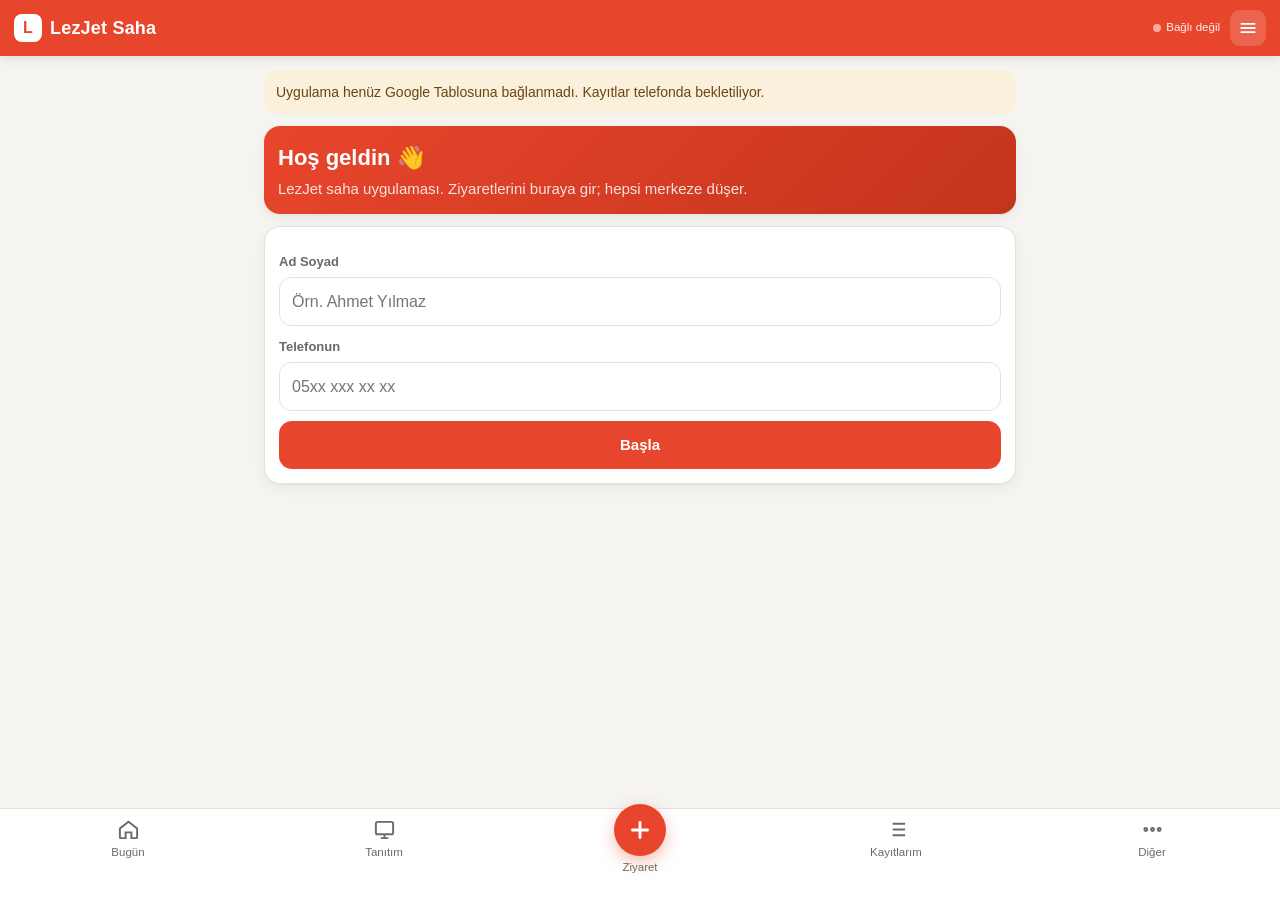
==== lezjet-saha/index.html @ fa373843 "LezJet Saha uygulamasını ekle (lezjet-saha/) Co-Authored-By: Claude Opus 5.5 <noreply@anthropic.com>" ====
<!DOCTYPE html>
<html lang="tr">
<head>
<meta charset="utf-8">
<meta name="viewport" content="width=device-width, initial-scale=1, viewport-fit=cover">
<title>LezJet Saha</title>
<meta name="theme-color" content="#e8462c">
<meta name="description" content="LezJet saha ziyaret uygulaması">
<link rel="manifest" href="manifest.json">
<link rel="icon" href="icons/icon-192.png">
<link rel="apple-touch-icon" href="icons/apple-touch-icon.png">
<meta name="apple-mobile-web-app-capable" content="yes">
<meta name="mobile-web-app-capable" content="yes">
<meta name="apple-mobile-web-app-status-bar-style" content="black-translucent">
<meta name="apple-mobile-web-app-title" content="LezJet Saha">
<link rel="stylesheet" href="app.css">
</head>
<body>

<header class="top">
  <div class="logo"><span class="mark">L</span>LezJet Saha</div>
  <div class="who"><div class="n" id="whoName"></div><div class="s"><span class="dot" id="syncDot"></span><span id="syncText">Hazır</span></div></div>
  <button class="iconbtn" id="menuBtn" aria-label="Menü"><svg viewBox="0 0 24 24" fill="none" stroke="currentColor" stroke-width="2.2" stroke-linecap="round"><path d="M4 7h16M4 12h16M4 17h16"/></svg></button>
</header>

<main>
  <div id="offlineBanner" class="banner hidden">
    <span>İnternet yok. Kayıtların telefonda saklanıyor, bağlantı gelince kendiliğinden gönderilecek.</span>
  </div>
  <div id="configBanner" class="banner hidden" style="background:var(--warn-soft);color:#6b4610">
    <span>Uygulama henüz Google Tablosuna bağlanmadı. Kayıtlar telefonda bekletiliyor.</span>
  </div>

  <!-- İLK AÇILIŞ -->
  <section id="vSetup" class="view hidden">
    <div class="card hero">
      <h1>Hoş geldin 👋</h1>
      <p class="muted" style="margin:0">LezJet saha uygulaması. Ziyaretlerini buraya gir; hepsi merkeze düşer.</p>
    </div>
    <div class="card">
      <label for="setupName">Ad Soyad</label>
      <input id="setupName" autocomplete="name" placeholder="Örn. Ahmet Yılmaz">
      <label for="setupPhone">Telefonun</label>
      <input id="setupPhone" inputmode="tel" autocomplete="tel" placeholder="05xx xxx xx xx">
      <div class="spacer"></div>
      <button class="btn block" id="setupSave">Başla</button>
    </div>
  </section>

  <!-- BUGÜN -->
  <section id="vToday" class="view hidden">
    <div id="installBanner" class="banner hidden">
      <span style="flex:1">Uygulamayı telefonuna kur, ana ekrandan aç.</span>
      <button class="btn small" id="installBtn">Kur</button>
    </div>
    <div class="card hero">
      <div class="muted small" id="todayDate"></div>
      <h1 id="hello">Merhaba</h1>
      <div class="stat">
        <div><b id="stTotal">0</b>ziyaret</div>
        <div><b id="stPos">0</b>olumlu</div>
        <div><b id="stReg">0</b>kayıt</div>
        <div><b id="stFollow">0</b>takip bugün</div>
      </div>
    </div>
    <div class="card">
      <div class="sec-title"><h3>Bugünkü hedef</h3></div>
      <div id="goals"></div>
      <div class="spacer"></div>
      <button class="btn dark block" id="dayCloseBtn">Günü kapat ve rapor gönder</button>
    </div>
    <div class="card">
      <div class="sec-title"><h3>Rota</h3><span class="muted xs" id="rotaInfo" style="margin-left:auto"></span></div>
      <div class="seg" id="daySeg"></div>
      <p class="small" style="margin:10px 0 0"><b id="rotaTitle"></b><br><span class="muted" id="rotaHat"></span></p>
      <p class="xs muted" style="margin:6px 0 0">Listedekiler örnektir; kendi bulduğun yerleri de ziyaret et.</p>
      <div class="spacer"></div>
      <div class="seg" id="rotaFilter">
        <button data-k="" class="on">Hepsi</button><button data-k="Site yönetimi">Site</button><button data-k="Muhtarlık">Muhtarlık</button><button data-k="Okul">Okul</button>
      </div>
      <div id="rotaList"></div>
    </div>
  </section>

  <!-- ZİYARET FORMU -->
  <section id="vForm" class="view hidden">
    <form id="visitForm" autocomplete="off" novalidate>
      <div class="card">
        <div class="sec-title"><span class="num">1</span><h3 id="formTitle">Yeni ziyaret</h3>
          <button type="button" class="btn tiny ghost hidden" id="cancelEdit" style="margin-left:auto">Vazgeç</button></div>
        <div id="rotaTag" class="badge b-info hidden" style="margin-bottom:6px"></div>
        <label>Ziyaret türü</label>
        <div class="chips big" id="f_tur"></div>
        <div class="row">
          <div><label for="f_ilce">İlçe</label><select id="f_ilce"></select></div>
          <div><label for="f_mahalle">Mahalle</label><select id="f_mahalle"></select><input id="f_mahalle_txt" class="hidden" placeholder="Mahalle"></div>
        </div>
        <label for="f_cadde">Cadde / sokak</label>
        <input id="f_cadde" placeholder="Örn. Atatürk Cad.">
        <label>Konum</label>
        <div class="geo" id="geoBox">
          <svg viewBox="0 0 24 24" fill="none" stroke="currentColor" stroke-width="2"><path d="M12 22s7-6.2 7-12a7 7 0 1 0-14 0c0 5.8 7 12 7 12z"/><circle cx="12" cy="10" r="2.5"/></svg>
          <span class="g" id="geoText">Konum alınmadı</span>
          <button type="button" class="btn tiny ghost" id="geoBtn">Konumu al</button>
        </div>
      </div>

      <div class="card">
        <div class="sec-title"><span class="num">2</span><h3>Kiminle görüştün</h3></div>
        <label for="f_ad" id="lblAd">İşletme adı</label>
        <input id="f_ad" placeholder="İşletme / site / kurum adı">
        <div class="row">
          <div><label for="f_yetkili">Görüşülen kişi</label><input id="f_yetkili" placeholder="Ad Soyad"></div>
          <div><label for="f_gorev">Görevi</label><input id="f_gorev" placeholder="Sahibi, müdür…"></div>
        </div>
        <div class="row">
          <div><label for="f_tel">Telefon</label><input id="f_tel" inputmode="tel" placeholder="05xx…"></div>
          <div><label for="f_sosyal">Instagram / web</label><input id="f_sosyal" placeholder="@hesap"></div>
        </div>
        <label for="f_adres">Açık adres / tarif</label>
        <input id="f_adres" placeholder="No, yakın nokta">
        <label>Bölgenin gelir düzeyi</label>
        <div class="chips" id="f_gelir"></div>
        <label>Fotoğraf (tabela, vitrin, menü)</label>
        <div class="photos" id="photoList"></div>
        <input type="file" id="photoInput" accept="image/*" capture="environment" class="hidden">
      </div>

      <!-- Esnaf -->
      <div class="card q q-esnaf">
        <div class="sec-title"><span class="num">3</span><h3>Esnaf soruları</h3></div>
        <label>İşletme türü</label><div class="chips" id="f_kategori"></div>
        <label>Görüşülen kişi karar verici mi?</label><div class="chips" id="f_kararVerici"></div>
        <label>Paket servis yapıyor mu?</label><div class="chips" id="f_paket"></div>
        <label>Kendi kuryesi var mı?</label><div class="chips" id="f_kurye"></div>
        <label>Şu an hangi kanallardan sipariş alıyor?</label><div class="chips" id="f_platform"></div>
        <div class="row3">
          <div><label for="f_komisyon">Komisyon %</label><input id="f_komisyon" inputmode="decimal" placeholder="25"></div>
          <div><label for="f_gunluk">Günlük sipariş</label><input id="f_gunluk" inputmode="numeric" placeholder="30"></div>
          <div><label for="f_sepet">Ort. sepet ₺</label><input id="f_sepet" inputmode="numeric" placeholder="250"></div>
        </div>
        <label for="f_saatler">Çalışma saatleri</label><input id="f_saatler" placeholder="Örn. 10:00–23:00">
        <label>En büyük sıkıntısı</label><div class="chips" id="f_sorun"></div>
        <label>İtirazı / çekincesi</label><div class="chips" id="f_itiraz"></div>
        <label>Kendi online mağazası / sitesi var mı?</label><div class="chips" id="f_magaza"></div>
      </div>

      <!-- Site / plaza -->
      <div class="card q q-site">
        <div class="sec-title"><span class="num">3</span><h3>Site / plaza soruları</h3></div>
        <div class="row3">
          <div><label for="f_daire">Daire / çalışan</label><input id="f_daire" inputmode="numeric"></div>
          <div><label for="f_blok">Blok</label><input id="f_blok" inputmode="numeric"></div>
          <div><label for="f_aidat">Aidat ₺</label><input id="f_aidat" inputmode="numeric"></div>
        </div>
        <label for="f_firma">Yönetim firması</label><input id="f_firma" placeholder="Varsa firma adı">
        <label>Sakinlerin WhatsApp grubu var mı?</label><div class="chips" id="f_wp"></div>
        <label>Pano / grup duyuru izni</label><div class="chips" id="f_duyuru"></div>
        <label>Kurye site içine girebiliyor mu?</label><div class="chips" id="f_kuryeGiris"></div>
        <label>Kararı kim verir?</label><div class="chips" id="f_karar"></div>
        <label>Siteye ayrılacak pay konuşuldu mu?</label><div class="chips" id="f_pay"></div>
        <label for="f_ikinci">İkinci görüşme</label><input id="f_ikinci" type="date">
      </div>

      <!-- Okul -->
      <div class="card q q-okul">
        <div class="sec-title"><span class="num">3</span><h3>Okul soruları</h3></div>
        <label>Görüşülen</label><div class="chips" id="f_okulkisi"></div>
        <label for="f_oab">OAB başkanı (ad / telefon)</label><input id="f_oab">
        <div class="row">
          <div><label for="f_ogrenci">Öğrenci sayısı</label><input id="f_ogrenci" inputmode="numeric"></div>
          <div><label for="f_kermes">Kermes / etkinlik</label><input id="f_kermes" placeholder="Tarih / not"></div>
        </div>
        <label>İlçe MEM izni</label><div class="chips" id="f_mem"></div>
      </div>

      <!-- Muhtarlık -->
      <div class="card q q-muhtar">
        <div class="sec-title"><span class="num">3</span><h3>Muhtarlık</h3></div>
        <label for="f_oneri">Önerdiği esnaf / siteler</label><textarea id="f_oneri" placeholder="İsimler, yerler"></textarea>
        <label>Tanıştırma sözü verdi mi?</label><div class="chips" id="f_tanistirma"></div>
        <label>Mahallenin WhatsApp grubu var mı?</label><div class="chips" id="f_mahalleWp"></div>
      </div>

      <!-- Sonuç -->
      <div class="card">
        <div class="sec-title"><span class="num">4</span><h3>Sonuç</h3></div>
        <label>Tanıtım ekranı gösterildi mi?</label><div class="chips" id="f_tanitim"></div>
        <label>İlgi düzeyi</label><div class="stars" id="f_ilgi"></div>
        <label>Ziyaret sonucu</label><div class="chips big" id="f_sonuc"></div>
        <div class="row">
          <div><label for="f_takip">Takip tarihi</label><input id="f_takip" type="date"></div>
          <div><label for="f_takipNot">Takipte ne yapılacak</label><input id="f_takipNot" placeholder="Menü alınacak…"></div>
        </div>
        <label for="f_not">Notlar</label>
        <div class="with-mic"><textarea id="f_not" placeholder="Ne dedi, ne istedi, itirazı ne…"></textarea>
          <button type="button" class="mic hidden" id="micBtn" aria-label="Sesle not"><svg viewBox="0 0 24 24" fill="none" stroke="currentColor" stroke-width="2"><rect x="9" y="3" width="6" height="11" rx="3"/><path d="M5 11a7 7 0 0 0 14 0M12 18v3"/></svg></button></div>
      </div>
      <div class="sticky-save"><button class="btn block" type="submit" id="saveBtn">Ziyareti kaydet</button></div>
    </form>
  </section>

  <!-- TANITIM -->
  <section id="vPromo" class="view hidden">
    <div id="slideBox"></div>
    <div class="dots" id="dots"></div>
    <div class="row">
      <button class="btn ghost" id="prevSlide">‹ Geri</button>
      <button class="btn" id="nextSlide">İleri ›</button>
    </div>
    <p class="muted small" style="text-align:center;margin-top:10px">Telefonu esnafa çevir, ekranları birlikte geçin. Kaydırarak da geçebilirsin.</p>
  </section>

  <!-- KAYITLARIM -->
  <section id="vMine" class="view hidden">
    <div class="card">
      <div class="sec-title"><h3>Kayıtlarım</h3><span class="muted xs" id="mineCount" style="margin-left:auto"></span></div>
      <div class="seg" id="mineSeg">
        <button data-k="bugun" class="on">Bugün</button><button data-k="takip">Takip</button><button data-k="bekleyen">Gönderilmeyen</button><button data-k="hepsi">Hepsi</button>
      </div>
      <div class="spacer"></div>
      <input id="mineSearch" placeholder="Ara: isim, cadde, not…">
      <div id="mineList"></div>
    </div>
  </section>

  <!-- YÖNETİM -->
  <section id="vAdmin" class="view hidden">
    <div class="card" id="loginCard">
      <h2>Yönetim girişi</h2>
      <p class="muted small" style="margin-top:0">Bu bölüm sadece LezJet yönetimi içindir.</p>
      <label for="a_pw">Şifre</label>
      <input id="a_pw" type="password" autocomplete="current-password">
      <div class="spacer"></div>
      <button class="btn block" id="a_login">Raporu aç</button>
      <details style="margin-top:14px"><summary class="small muted">Sunucu ayarı</summary>
        <label for="a_api">Google Apps Script web uygulaması adresi</label>
        <input id="a_api" placeholder="https://script.google.com/macros/s/…/exec">
        <div class="spacer"></div>
        <button class="btn small ghost" id="a_apiSave">Bu telefonda kaydet</button>
      </details>
    </div>

    <div id="adminBody" class="hidden">
      <div class="card">
        <div class="sec-title"><h3>Filtreler</h3>
          <span style="margin-left:auto;display:flex;gap:6px"><button class="btn tiny ghost" id="a_refresh">Yenile</button><button class="btn tiny ghost" id="a_logout">Çıkış</button></span></div>
        <div class="seg" id="a_range">
          <button data-r="today">Bugün</button><button data-r="week" class="on">Bu hafta</button><button data-r="month">Bu ay</button><button data-r="all">Tümü</button>
        </div>
        <div class="row">
          <div><label for="a_from">Başlangıç</label><input type="date" id="a_from"></div>
          <div><label for="a_to">Bitiş</label><input type="date" id="a_to"></div>
        </div>
        <div class="row">
          <div><label for="a_staff">Eleman</label><select id="a_staff"></select></div>
          <div><label for="a_ilce">İlçe</label><select id="a_ilce"></select></div>
        </div>
        <div class="row">
          <div><label for="a_mahalle">Mahalle</label><select id="a_mahalle"></select></div>
          <div><label for="a_tur">Tür</label><select id="a_tur"></select></div>
        </div>
        <div class="row">
          <div><label for="a_sonuc">Sonuç</label><select id="a_sonuc"></select></div>
          <div><label for="a_q">Ara</label><input id="a_q" placeholder="İsim, not, cadde…"></div>
        </div>
        <p class="xs muted" id="a_status" style="margin:10px 0 0"></p>
      </div>

      <div class="kpis" id="kpis"></div>

      <div class="card"><h3>Dönüşüm hunisi</h3><div class="funnel" id="funnel"></div></div>
      <div class="card"><h3>Harita</h3><div id="map"></div>
        <div class="legend" id="legend"></div><p class="xs muted" id="mapNote"></p></div>
      <div class="card"><h3>Elemanlar</h3><div class="scroll" style="max-height:340px" id="byStaff"></div></div>
      <div class="card"><h3>Sonuçlar</h3><div id="bySonuc"></div></div>
      <div class="card"><h3>Ziyaret türleri</h3><div id="byTur"></div></div>
      <div class="card"><h3>Mahalleler</h3><div class="scroll" style="max-height:360px" id="byMahalle"></div></div>
      <div class="card"><h3>Esnaf: kullandığı kanallar</h3><div id="byPlatform"></div></div>
      <div class="card"><h3>Esnaf: sıkıntılar</h3><div id="bySorun"></div><p class="small" id="esnafAvg" style="margin:10px 0 0"></p></div>
      <div class="card"><h3>Esnaf: itirazlar</h3><div id="byItiraz"></div></div>
      <div class="card"><h3>Esnaf: işletme türleri</h3><div id="byKategori"></div></div>
      <div class="card"><h3>Günlere göre</h3><div id="byDay"></div></div>
      <div class="card"><h3>Takip listesi</h3><div class="scroll" style="max-height:380px" id="followList"></div></div>
      <div class="card"><h3>Gün sonu notları</h3><div class="scroll" style="max-height:340px" id="dayNotes"></div></div>
      <div class="card">
        <div class="sec-title"><h3>Tüm ziyaretler</h3><span class="muted xs" id="rowCount"></span></div>
        <div style="display:flex;gap:8px;flex-wrap:wrap;margin-bottom:10px">
          <button class="btn small" id="csvBtn">Excel için indir (CSV)</button>
          <a class="btn small ghost" id="sheetLink" href="#" target="_blank" rel="noopener">Google Tabloyu aç</a>
        </div>
        <div class="scroll"><table class="data" id="dataTable"></table></div>
      </div>
    </div>
  </section>
</main>

<nav class="tabs" id="tabs">
  <button data-v="vToday"><svg viewBox="0 0 24 24" fill="none" stroke="currentColor" stroke-width="2"><path d="M3 11l9-7 9 7v9a1 1 0 0 1-1 1h-5v-6H9v6H4a1 1 0 0 1-1-1z"/></svg>Bugün</button>
  <button data-v="vPromo"><svg viewBox="0 0 24 24" fill="none" stroke="currentColor" stroke-width="2"><rect x="3" y="4" width="18" height="13" rx="2"/><path d="M8 21h8M12 17v4"/></svg>Tanıtım</button>
  <button data-v="vForm" class="plus"><span class="c"><svg viewBox="0 0 24 24" fill="none" stroke="currentColor" stroke-width="2.6" stroke-linecap="round"><path d="M12 5v14M5 12h14"/></svg></span>Ziyaret</button>
  <button data-v="vMine"><svg viewBox="0 0 24 24" fill="none" stroke="currentColor" stroke-width="2"><path d="M8 6h13M8 12h13M8 18h13M3 6h.01M3 12h.01M3 18h.01"/></svg>Kayıtlarım</button>
  <button data-v="menu" id="tabMore"><svg viewBox="0 0 24 24" fill="none" stroke="currentColor" stroke-width="2"><circle cx="5" cy="12" r="1.5"/><circle cx="12" cy="12" r="1.5"/><circle cx="19" cy="12" r="1.5"/></svg>Diğer</button>
</nav>

<div class="toast" id="toast"></div>
<div id="modalRoot"></div>

<script src="config.js"></script>
<script src="data.js"></script>
<script src="app.js"></script>
</body>
</html>
---- lezjet-saha/app.css ----
:root{
  --bg:#f5f4f0; --card:#fff; --ink:#1b1b19; --muted:#6c6a64; --line:#e5e2db; --soft:#faf9f6;
  --brand:#e8462c; --brand-d:#c4341c; --brand-soft:#fdebe6;
  --ok:#1f8a4c; --ok-soft:#e2f3e9; --warn:#a86b12; --warn-soft:#fbf0dc; --bad:#b42318; --bad-soft:#fbe5e2; --info:#2459a8; --info-soft:#e6eefa;
  --r:16px; --shadow:0 1px 2px rgba(0,0,0,.04),0 4px 14px rgba(0,0,0,.05);
}
*{box-sizing:border-box;-webkit-tap-highlight-color:transparent}
html,body{margin:0;background:var(--bg);color:var(--ink);font:15px/1.45 -apple-system,BlinkMacSystemFont,"Segoe UI",Roboto,"Helvetica Neue",Arial,sans-serif}
body{padding-bottom:calc(74px + env(safe-area-inset-bottom))}
button{font:inherit;color:inherit}
a{color:var(--brand)}

/* Üst bar */
.top{position:sticky;top:0;z-index:20;background:var(--brand);color:#fff;padding:calc(10px + env(safe-area-inset-top)) 14px 10px;display:flex;align-items:center;gap:10px;box-shadow:0 2px 10px rgba(0,0,0,.12)}
.top .logo{display:flex;align-items:center;gap:8px;font-weight:800;font-size:18px;letter-spacing:.2px}
.top .logo .mark{width:28px;height:28px;border-radius:8px;background:#fff;color:var(--brand);display:grid;place-items:center;font-weight:900;font-size:16px}
.top .who{margin-left:auto;text-align:right;line-height:1.2}
.top .who .n{font-size:14px;font-weight:700}
.top .who .s{font-size:11.5px;opacity:.92;display:flex;align-items:center;gap:5px;justify-content:flex-end}
.dot{width:8px;height:8px;border-radius:50%;background:#7ee2a3;display:inline-block}
.dot.wait{background:#ffd27a}.dot.off{background:#ffb3a7}
.iconbtn{border:0;background:rgba(255,255,255,.16);color:#fff;width:36px;height:36px;border-radius:10px;display:grid;place-items:center;cursor:pointer}
.iconbtn svg{width:20px;height:20px}

main{max-width:780px;margin:0 auto;padding:14px 14px 20px}
.card{background:var(--card);border:1px solid var(--line);border-radius:var(--r);padding:14px;margin-bottom:12px;box-shadow:var(--shadow)}
.card.flat{box-shadow:none}
h1{font-size:22px;margin:2px 0 4px}
h2{font-size:18px;margin:0 0 10px}
h3{font-size:14px;margin:0 0 10px;color:var(--brand);text-transform:uppercase;letter-spacing:.4px}
.sec-title{display:flex;align-items:center;gap:8px;margin:0 0 10px}
.sec-title h3{margin:0}
.sec-title .num{width:22px;height:22px;border-radius:50%;background:var(--brand);color:#fff;font-size:12px;font-weight:800;display:grid;place-items:center}
label{display:block;font-size:13px;color:var(--muted);margin:12px 0 5px;font-weight:600}
input,select,textarea{width:100%;font:inherit;font-size:16px;padding:12px;border:1px solid var(--line);border-radius:12px;background:#fff;color:var(--ink);-webkit-appearance:none;appearance:none}
select{background-image:linear-gradient(45deg,transparent 50%,#888 50%),linear-gradient(135deg,#888 50%,transparent 50%);background-position:calc(100% - 18px) 52%,calc(100% - 13px) 52%;background-size:5px 5px;background-repeat:no-repeat;padding-right:32px}
textarea{min-height:96px;resize:vertical}
input:focus,select:focus,textarea:focus{outline:2px solid var(--brand);outline-offset:-1px}
.row{display:grid;grid-template-columns:1fr 1fr;gap:10px}
.row3{display:grid;grid-template-columns:1fr 1fr 1fr;gap:10px}
.chips{display:flex;flex-wrap:wrap;gap:8px}
.chip{border:1px solid var(--line);background:#fff;border-radius:999px;padding:9px 13px;font-size:14px;cursor:pointer;user-select:none;line-height:1.1}
.chip.on{background:var(--brand);border-color:var(--brand);color:#fff;font-weight:600}
.chips.big .chip{padding:12px 15px;font-size:15px}
.btn{display:inline-flex;align-items:center;justify-content:center;gap:7px;border:0;border-radius:13px;padding:13px 16px;font-weight:700;cursor:pointer;background:var(--brand);color:#fff;text-decoration:none;font-size:15px}
.btn:active{transform:scale(.98)}
.btn.block{width:100%}
.btn.ghost{background:#fff;color:var(--ink);border:1px solid var(--line);font-weight:600}
.btn.dark{background:var(--ink)}
.btn.small{padding:8px 12px;font-size:13px;border-radius:10px}
.btn.tiny{padding:6px 10px;font-size:12px;border-radius:9px}
.btn:disabled{opacity:.5}
.btn svg{width:18px;height:18px}
.muted{color:var(--muted)} .small{font-size:13px} .xs{font-size:12px}
.hidden{display:none!important}
.spacer{height:10px}

/* Alt sekmeler */
.tabs{position:fixed;left:0;right:0;bottom:0;z-index:20;background:rgba(255,255,255,.97);backdrop-filter:blur(8px);border-top:1px solid var(--line);display:flex;padding-bottom:env(safe-area-inset-bottom)}
.tabs button{flex:1;border:0;background:none;padding:9px 2px 10px;font-size:11.5px;color:var(--muted);cursor:pointer;display:flex;flex-direction:column;align-items:center;gap:3px}
.tabs button svg{width:23px;height:23px}
.tabs button.on{color:var(--brand);font-weight:700}
.tabs .plus{position:relative;top:-14px}
.tabs .plus span.c{width:52px;height:52px;border-radius:50%;background:var(--brand);color:#fff;display:grid;place-items:center;box-shadow:0 6px 16px rgba(232,70,44,.35)}
.tabs .plus span.c svg{width:26px;height:26px}

.toast{position:fixed;left:50%;bottom:calc(92px + env(safe-area-inset-bottom));transform:translateX(-50%) translateY(10px);background:#222;color:#fff;padding:11px 18px;border-radius:999px;font-size:14px;z-index:60;opacity:0;transition:all .2s;pointer-events:none;max-width:92vw;text-align:center}
.toast.show{opacity:1;transform:translateX(-50%) translateY(0)}

.badge{display:inline-block;padding:3px 9px;border-radius:999px;font-size:11.5px;font-weight:700;white-space:nowrap}
.b-ok{background:var(--ok-soft);color:var(--ok)} .b-warn{background:var(--warn-soft);color:var(--warn)} .b-bad{background:var(--bad-soft);color:var(--bad)} .b-n{background:#efede8;color:#55534e} .b-info{background:var(--info-soft);color:var(--info)}

.li{border-bottom:1px solid var(--line);padding:12px 0;display:flex;gap:10px;align-items:flex-start}
.li:last-child{border-bottom:0}
.li .main{flex:1;min-width:0}
.li .t{font-weight:700;line-height:1.3}
.li .acts{display:flex;gap:6px;flex-wrap:wrap;margin-top:8px}
.li.done .t{color:var(--muted);text-decoration:line-through}
.check{width:26px;height:26px;border-radius:50%;border:2px solid var(--line);flex:none;display:grid;place-items:center;margin-top:1px}
.li.done .check{background:var(--ok);border-color:var(--ok);color:#fff}
.check svg{width:15px;height:15px}

.stars{display:flex;gap:6px}
.stars button{flex:1;border:1px solid var(--line);background:#fff;border-radius:12px;padding:11px 0;font-weight:800;cursor:pointer;font-size:16px}
.stars button.on{background:var(--brand);color:#fff;border-color:var(--brand)}

.progress{margin:10px 0}
.progress .lbl{display:flex;justify-content:space-between;font-size:13px;margin-bottom:5px}
.progress .track{height:10px;background:#efece5;border-radius:6px;overflow:hidden}
.progress .fill{height:100%;background:var(--brand);border-radius:6px;transition:width .3s}
.progress .fill.full{background:var(--ok)}

.hero{background:linear-gradient(135deg,var(--brand),var(--brand-d));color:#fff;border:0}
.hero .muted{color:rgba(255,255,255,.85)}
.hero .stat{display:flex;gap:18px;margin-top:10px}
.hero .stat div{font-size:12px;opacity:.9}
.hero .stat b{display:block;font-size:24px;line-height:1.1}

.seg{display:flex;background:#ece9e2;border-radius:12px;padding:3px;gap:3px;overflow-x:auto}
.seg button{flex:1;border:0;background:none;padding:9px 10px;border-radius:9px;font-size:13px;cursor:pointer;white-space:nowrap}
.seg button.on{background:#fff;font-weight:700;box-shadow:0 1px 3px rgba(0,0,0,.08)}

.photos{display:flex;gap:8px;flex-wrap:wrap;margin-top:8px}
.photos .ph{width:84px;height:84px;border-radius:12px;background:#eee center/cover no-repeat;position:relative;border:1px solid var(--line)}
.photos .ph button{position:absolute;top:-7px;right:-7px;width:24px;height:24px;border-radius:50%;border:0;background:#222;color:#fff;font-size:14px;line-height:24px;cursor:pointer}
.addph{width:84px;height:84px;border-radius:12px;border:2px dashed #d3cfc6;display:grid;place-items:center;color:var(--muted);cursor:pointer;font-size:12px;text-align:center;background:#fff}
.addph svg{width:24px;height:24px;display:block;margin:0 auto 2px}

.geo{display:flex;align-items:center;gap:8px;font-size:13px;padding:10px 12px;border-radius:12px;background:var(--soft);border:1px solid var(--line)}
.geo svg{width:18px;height:18px;flex:none}
.geo .g{flex:1}

.sticky-save{position:sticky;bottom:calc(76px + env(safe-area-inset-bottom));z-index:10;margin-top:4px}
.sticky-save .btn{box-shadow:0 8px 20px rgba(232,70,44,.35)}

.with-mic{position:relative}
.mic{position:absolute;right:8px;bottom:8px;width:40px;height:40px;border-radius:50%;border:0;background:var(--brand-soft);color:var(--brand);display:grid;place-items:center;cursor:pointer}
.mic.rec{background:var(--brand);color:#fff;animation:pulse 1s infinite}
.mic svg{width:20px;height:20px}
@keyframes pulse{50%{box-shadow:0 0 0 8px rgba(232,70,44,.15)}}

/* Tanıtım */
.slide{background:linear-gradient(160deg,#e8462c 0%,#c4341c 100%);color:#fff;border-radius:22px;padding:24px 22px;min-height:min(62vh,520px);display:flex;flex-direction:column;box-shadow:0 10px 30px rgba(196,52,28,.3)}
.slide .brand{font-weight:900;font-size:15px;opacity:.95;margin-bottom:18px;display:flex;align-items:center;gap:8px}
.slide .brand .mark{width:26px;height:26px;border-radius:8px;background:#fff;color:var(--brand);display:grid;place-items:center;font-size:15px}
.slide h2{font-size:26px;margin:0 0 14px;line-height:1.2}
.slide p,.slide li{font-size:17px;line-height:1.5}
.slide ul{padding-left:20px;margin:6px 0}
.slide li{margin-bottom:6px}
.slide .big{font-size:72px;font-weight:900;line-height:1;margin:6px 0 10px}
.slide .foot{margin-top:auto;font-size:13px;opacity:.85;display:flex;justify-content:space-between}
.slide .pill{display:inline-block;background:rgba(255,255,255,.18);padding:6px 12px;border-radius:999px;margin:4px 6px 0 0;font-size:14px}
.slide .qr{background:#fff;border-radius:16px;padding:12px;display:inline-block;margin:10px 0}
.dots{display:flex;justify-content:center;gap:6px;margin:14px 0}
.dots span{width:8px;height:8px;border-radius:50%;background:#d6d3cc;transition:all .2s}
.dots span.on{background:var(--brand);width:22px;border-radius:4px}

/* Yönetim */
.kpis{display:grid;grid-template-columns:repeat(2,1fr);gap:10px;margin-bottom:12px}
@media(min-width:640px){.kpis{grid-template-columns:repeat(4,1fr)}}
.kpi{background:#fff;border:1px solid var(--line);border-radius:14px;padding:12px;box-shadow:var(--shadow)}
.kpi .v{font-size:26px;font-weight:800;line-height:1.1}
.kpi .l{font-size:12px;color:var(--muted);margin-top:3px}
.kpi.accent{background:var(--brand);color:#fff;border-color:var(--brand)}
.kpi.accent .l{color:rgba(255,255,255,.85)}
.bar{display:flex;align-items:center;gap:8px;margin:7px 0;font-size:13px}
.bar .n{width:40%;overflow:hidden;text-overflow:ellipsis;white-space:nowrap}
.bar .track{flex:1;background:#f0eee9;border-radius:6px;height:16px;overflow:hidden}
.bar .fill{height:100%;background:var(--brand);border-radius:6px}
.bar .c{width:40px;text-align:right;font-weight:700}
.funnel .step{display:flex;align-items:center;gap:10px;margin:6px 0}
.funnel .step .b{height:34px;background:var(--brand);border-radius:8px;color:#fff;font-weight:800;display:flex;align-items:center;padding:0 10px;min-width:44px}
.funnel .step .t{font-size:13px}
table.data{width:100%;border-collapse:collapse;font-size:13px}
table.data th,table.data td{text-align:left;padding:8px 6px;border-bottom:1px solid var(--line);vertical-align:top}
table.data th{color:var(--muted);font-weight:600;position:sticky;top:0;background:#fff;z-index:1}
table.data tr.clk{cursor:pointer}
table.data tr.clk:hover td{background:var(--soft)}
.scroll{overflow:auto;max-height:540px;-webkit-overflow-scrolling:touch}
.detail{background:var(--soft);border:1px solid var(--line);border-radius:12px;padding:12px;font-size:13px}
.detail dl{display:grid;grid-template-columns:auto 1fr;gap:4px 12px;margin:0}
.detail dt{color:var(--muted)} .detail dd{margin:0}
.detail .imgs{display:flex;gap:8px;flex-wrap:wrap;margin-top:10px}
.detail .imgs a img{width:96px;height:96px;object-fit:cover;border-radius:10px;border:1px solid var(--line)}
#map{height:380px;border-radius:12px;overflow:hidden;border:1px solid var(--line)}
.legend{display:flex;flex-wrap:wrap;gap:10px;font-size:12px;margin-top:8px}
.legend span{display:flex;align-items:center;gap:5px}
.legend i{width:10px;height:10px;border-radius:50%;display:inline-block}

/* Modal */
.modal{position:fixed;inset:0;z-index:50;background:rgba(0,0,0,.45);display:flex;align-items:flex-end;justify-content:center}
.modal .sheet{background:#fff;width:100%;max-width:560px;border-radius:22px 22px 0 0;padding:18px 16px calc(18px + env(safe-area-inset-bottom));max-height:88vh;overflow:auto;animation:up .2s ease-out}
@media(min-width:640px){.modal{align-items:center}.modal .sheet{border-radius:22px}}
@keyframes up{from{transform:translateY(30px);opacity:.5}}
.menu-item{display:flex;align-items:center;gap:12px;padding:14px 6px;border-bottom:1px solid var(--line);cursor:pointer;font-weight:600}
.menu-item:last-child{border-bottom:0}
.menu-item svg{width:22px;height:22px;color:var(--brand)}
.banner{display:flex;gap:10px;align-items:center;background:var(--info-soft);color:#1d3f75;border-radius:14px;padding:12px;font-size:14px;margin-bottom:12px}
.banner .btn{flex:none}
.empty{text-align:center;padding:26px 10px;color:var(--muted)}
.empty svg{width:42px;height:42px;opacity:.5}
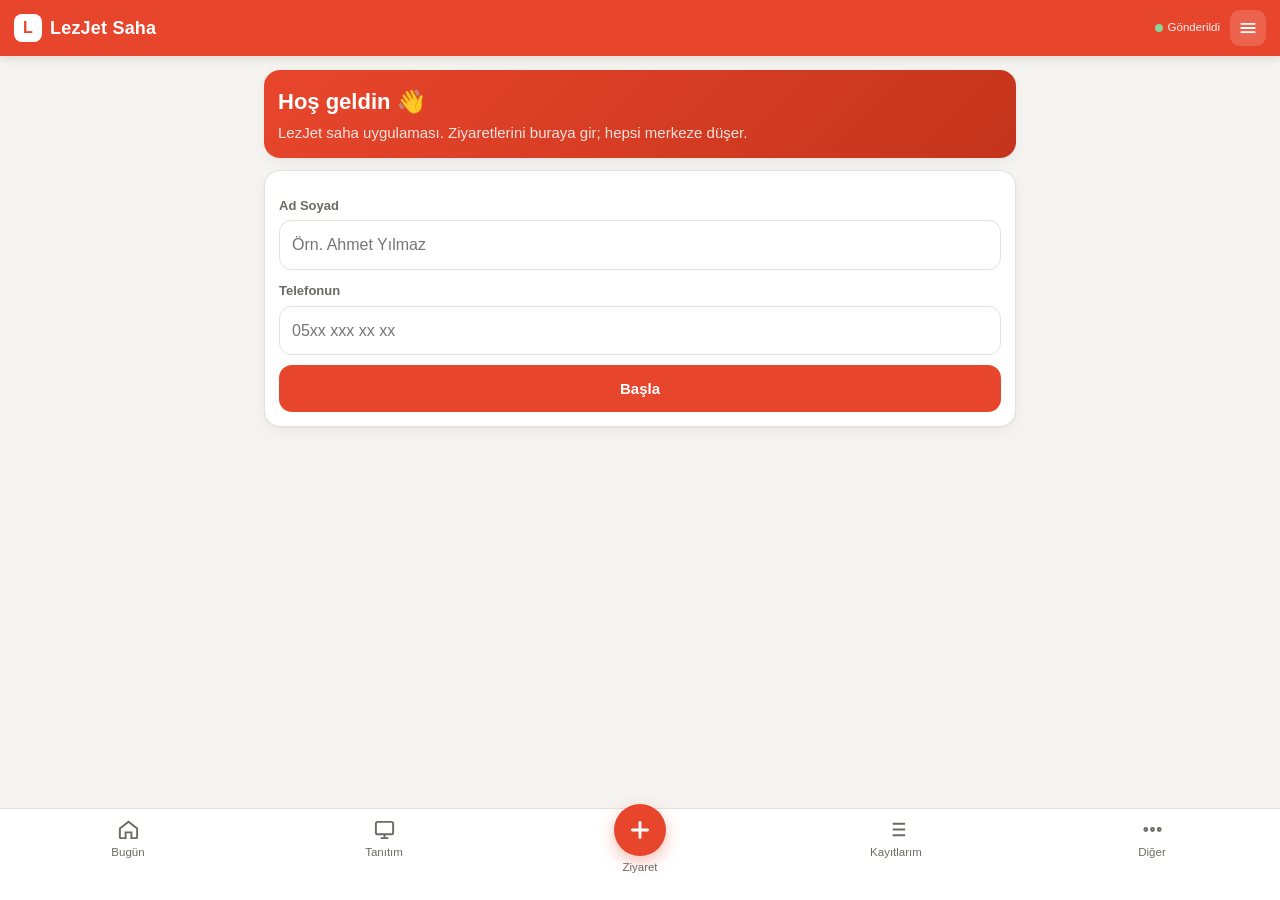
==== commit 92c9bdea: "LezJet Saha: güncellemeler telefonlara hemen ulaşsın Co-Authored-By: Claude Opus 5.5 <noreply@anthro" ====
--- a/lezjet-saha/index.html
+++ b/lezjet-saha/index.html
@@ -13,7 +13,7 @@
 <meta name="mobile-web-app-capable" content="yes">
 <meta name="apple-mobile-web-app-status-bar-style" content="black-translucent">
 <meta name="apple-mobile-web-app-title" content="LezJet Saha">
-<link rel="stylesheet" href="app.css">
+<link rel="stylesheet" href="app.css?v=3">
 </head>
 <body>
 
@@ -306,8 +306,8 @@
 <div class="toast" id="toast"></div>
 <div id="modalRoot"></div>
 
-<script src="config.js"></script>
-<script src="data.js"></script>
-<script src="app.js"></script>
+<script src="config.js?v=3"></script>
+<script src="data.js?v=3"></script>
+<script src="app.js?v=3"></script>
 </body>
 </html>
